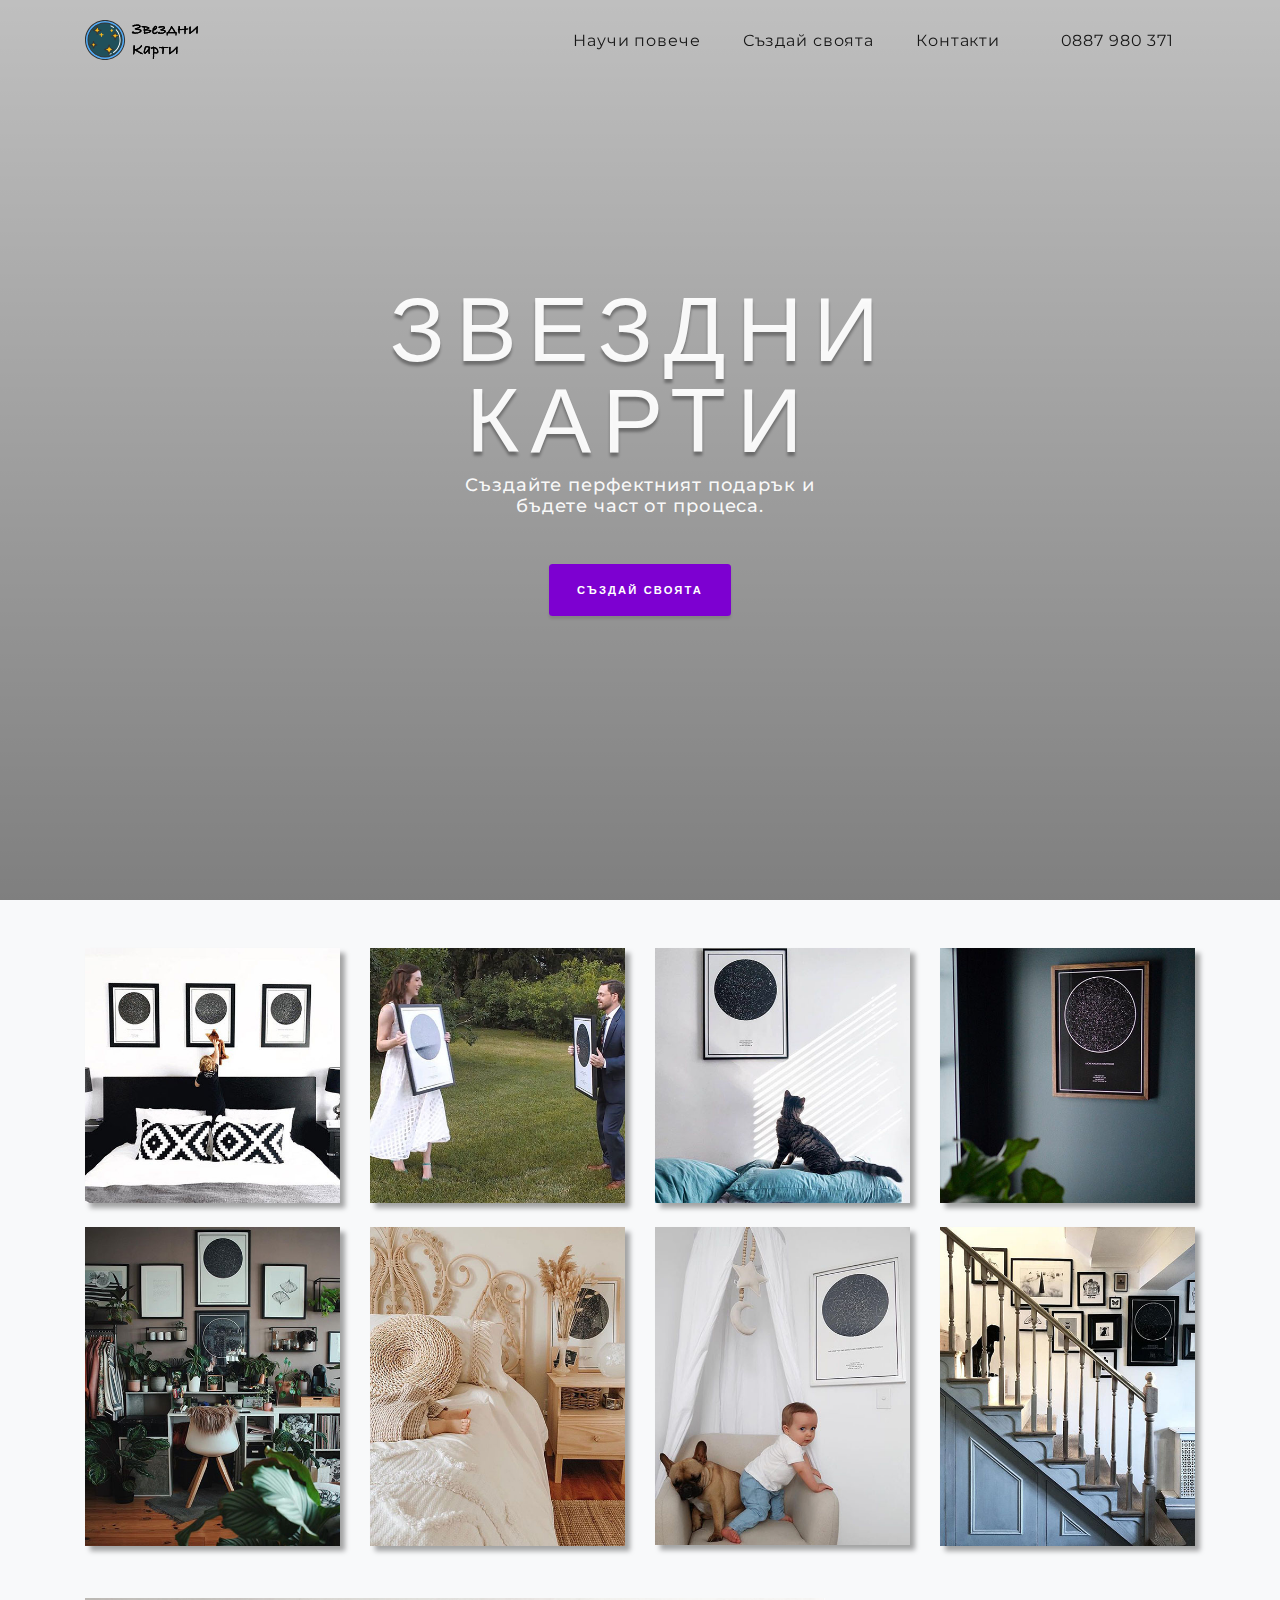
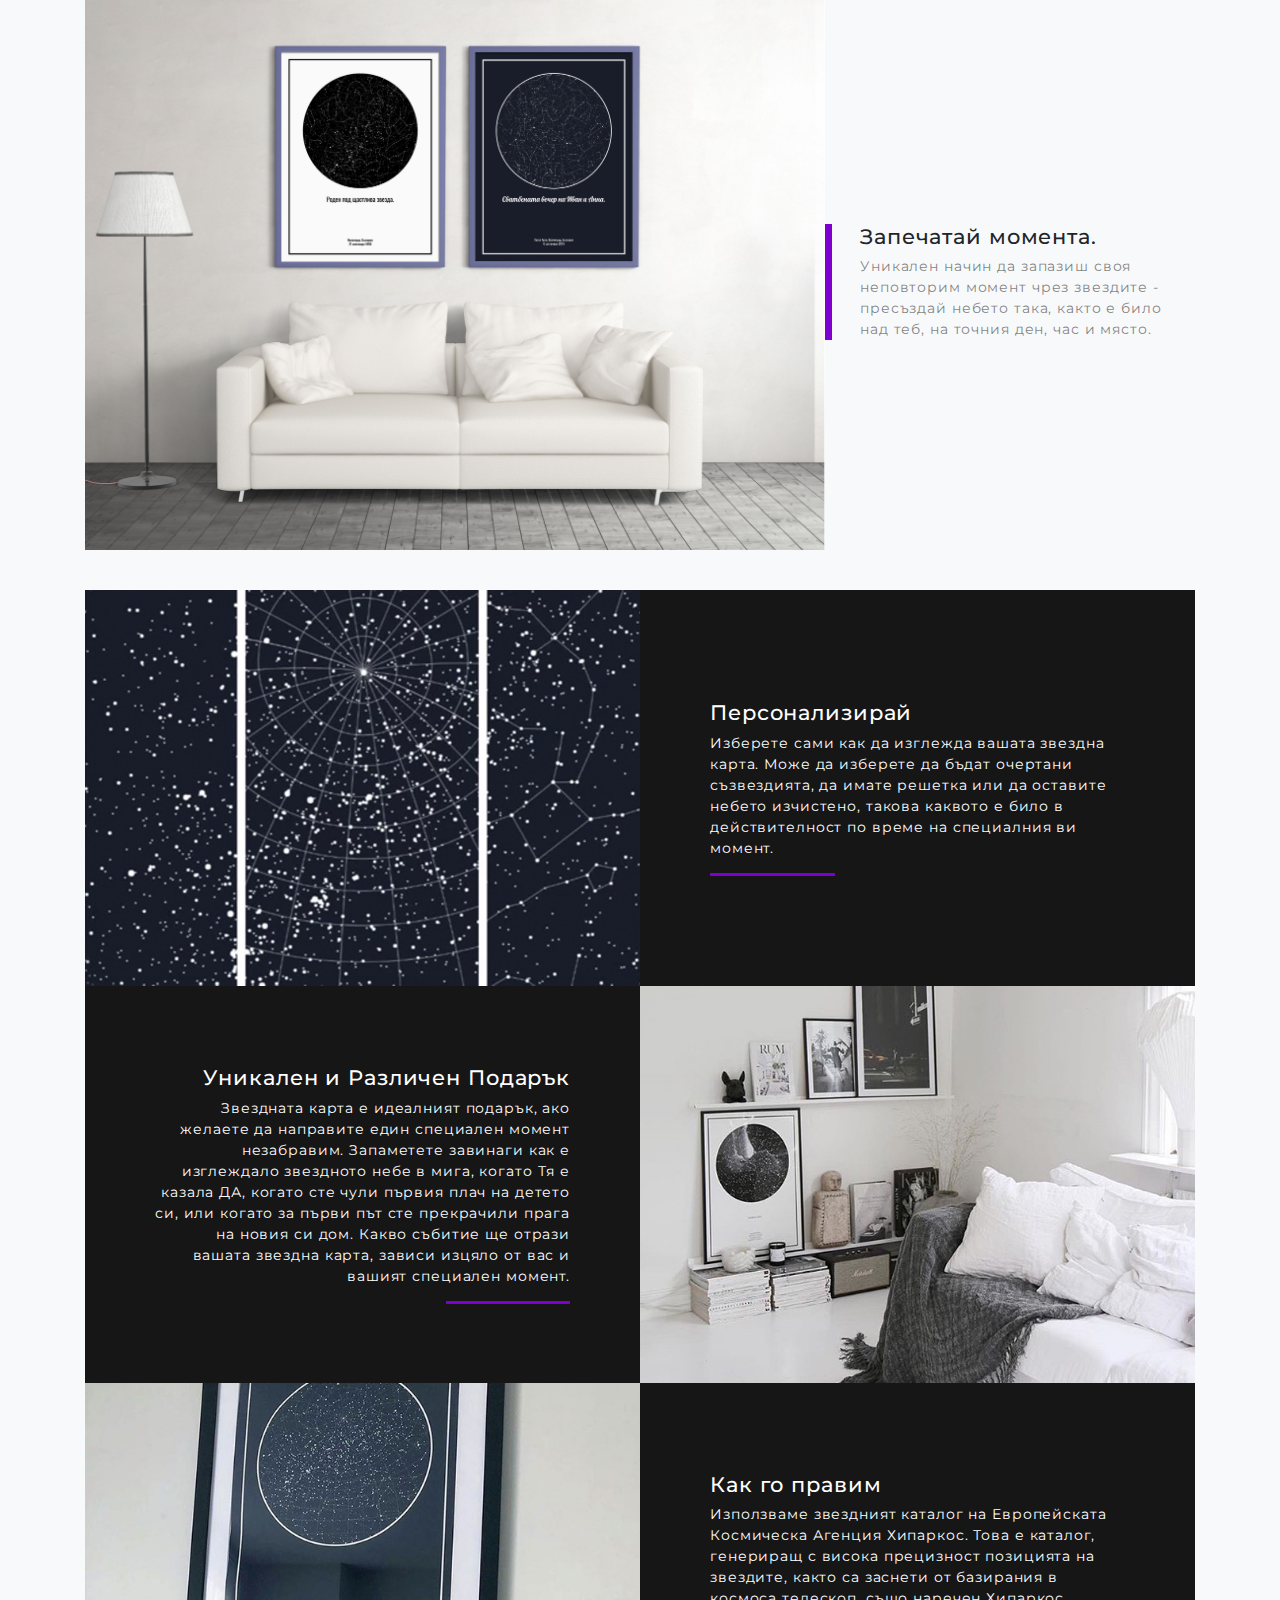
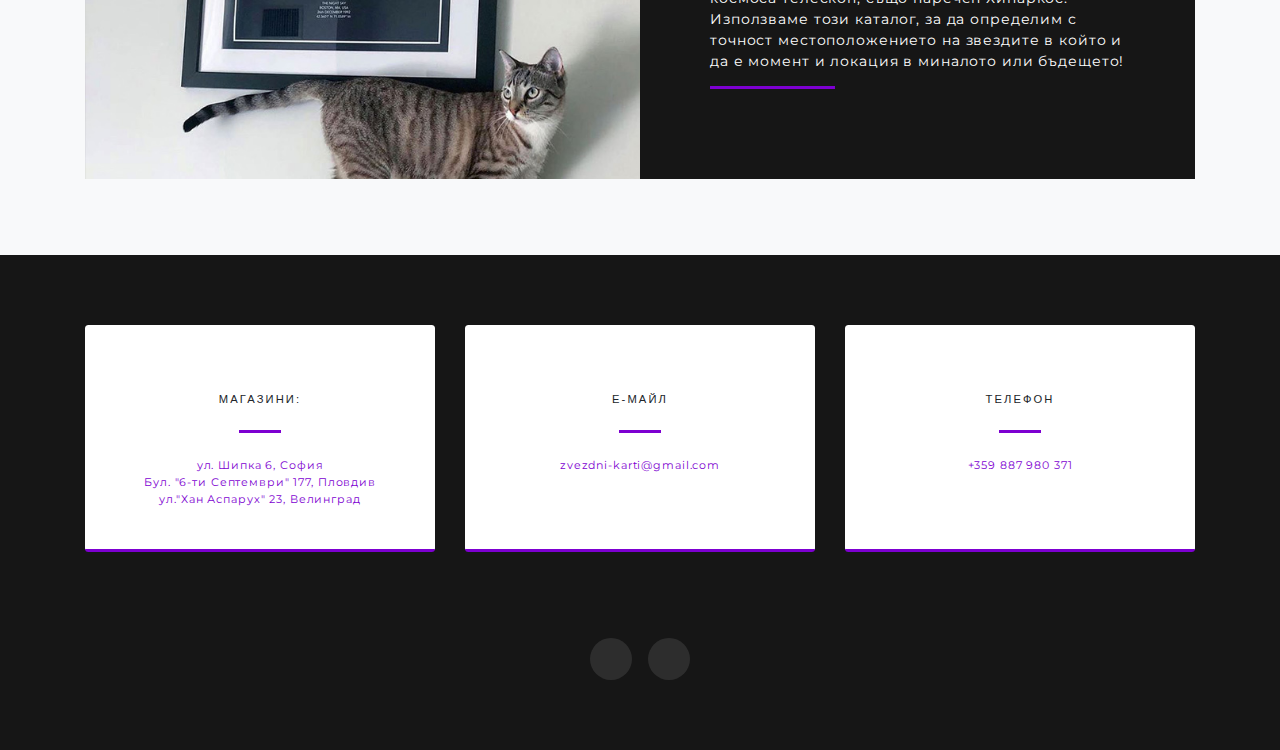
==== assets/index.html @ 641eda6d "first commit" ====
<!doctype html>
<html lang="en">

<head>
  <meta charset="utf-8">
  <meta http-equiv="X-UA-Compatible" content="IE=edge">
  <meta http-equiv="Content-Language" content="en">
  <meta http-equiv="Content-Type" content="text/html; charset=utf-8" />
  <title>Персонализирани звездни карти</title>
  <link rel="apple-touch-icon" sizes="57x57" href="/assets/favicon/apple-icon-57x57.png">
  <link rel="apple-touch-icon" sizes="60x60" href="/assets/favicon/apple-icon-60x60.png">
  <link rel="apple-touch-icon" sizes="72x72" href="/assets/favicon/apple-icon-72x72.png">
  <link rel="apple-touch-icon" sizes="76x76" href="/assets/favicon/apple-icon-76x76.png">
  <link rel="apple-touch-icon" sizes="114x114" href="/assets/favicon/apple-icon-114x114.png">
  <link rel="apple-touch-icon" sizes="120x120" href="/assets/favicon/apple-icon-120x120.png">
  <link rel="apple-touch-icon" sizes="144x144" href="/assets/favicon/apple-icon-144x144.png">
  <link rel="apple-touch-icon" sizes="152x152" href="/assets/favicon/apple-icon-152x152.png">
  <link rel="apple-touch-icon" sizes="180x180" href="/assets/favicon/apple-icon-180x180.png">
  <link rel="icon" type="image/png" sizes="192x192" href="/assets/favicon/android-icon-192x192.png">
  <link rel="icon" type="image/png" sizes="32x32" href="/assets/favicon/favicon-32x32.png">
  <link rel="icon" type="image/png" sizes="96x96" href="/assets/favicon/favicon-96x96.png">
  <link rel="icon" type="image/png" sizes="16x16" href="/assets/favicon/favicon-16x16.png">
  <link rel="manifest" href="/manifest.json">
  <meta name="msapplication-TileColor" content="#ffffff">
  <meta name="msapplication-TileImage" content="/ms-icon-144x144.png">
  <meta name="theme-color" content="#ffffff">
  <meta name="viewport"
    content="width=device-width, initial-scale=1, maximum-scale=1, user-scalable=no, shrink-to-fit=no" />
  <meta name="description" content="Уникален начин да запазиш своя неповторим момент чрез звездите - пресъздай небето така, както е било над теб, на точния ден, час и място.">

  <!-- Disable tap highlight on IE -->
  <meta name="msapplication-tap-highlight" content="no">

  <!-- Global site tag (gtag.js) - Google Analytics -->
  <script async src="https://www.googletagmanager.com/gtag/js?id=UA-152071125-1"></script>
  <script>
    window.dataLayer = window.dataLayer || [];
    function gtag() { dataLayer.push(arguments); }
    gtag('js', new Date());

    gtag('config', 'UA-152071125-1');
  </script>
  <!-- Facebook Pixel Code -->
  <!-- Facebook Pixel Code -->
  <script>
    !function (f, b, e, v, n, t, s) {
      if (f.fbq) return; n = f.fbq = function () {
        n.callMethod ?
        n.callMethod.apply(n, arguments) : n.queue.push(arguments)
      };
      if (!f._fbq) f._fbq = n; n.push = n; n.loaded = !0; n.version = '2.0';
      n.queue = []; t = b.createElement(e); t.async = !0;
      t.src = v; s = b.getElementsByTagName(e)[0];
      s.parentNode.insertBefore(t, s)
    }(window, document, 'script',
      'https://connect.facebook.net/en_US/fbevents.js');
    fbq('init', '1297040577132309');
    fbq('track', 'PageView');
  </script>
  <noscript><img height="1" width="1" style="display:none"
      src="https://www.facebook.com/tr?id=1297040577132309&ev=PageView&noscript=1" /></noscript>
  <!-- End Facebook Pixel Code -->

<link href="./main.bac0fd1dd3de7ca7a05b.css" rel="stylesheet"></head>

<body>
  
  <nav class="navbar navbar-expand-lg navbar-light fixed-top" id="mainNav">
      <div class="container">
          <a class="navbar-brand js-scroll-trigger" href="/"><img height="40" src='../assets/images/logo.svg' /></a>
          <button class="navbar-toggler navbar-toggler-right" type="button" data-toggle="collapse"
              data-target="#navbarResponsive" aria-controls="navbarResponsive" aria-expanded="false"
              aria-label="Toggle navigation">
              Меню
              <i class="fas fa-bars"></i>
          </button>
          <div class="collapse navbar-collapse" id="navbarResponsive">
              <ul class="navbar-nav ml-auto">
                  <li class="nav-item">
                      <a class="nav-link js-scroll-trigger" href="/#learn_more">Научи повече</a>
                  </li>
                  <li class="nav-item">
                      <a class="nav-link js-scroll-trigger" href="/create.html">Създай своята</a>
                  </li>
                  <li class="nav-item">
                      <a class="nav-link js-scroll-trigger" href="#contacts">Контакти</a>
                  </li>
                  <li class="nav-item">
                      <a class="nav-link js-scroll-trigger" href="tel:0887980371"><i class="fa fa-phone fa-flip-horizontal"></i> 0887 980 371</a>
                  </li>
              </ul>
          </div>
      </div>
  </nav>
  <!-- Header -->
  <header class="masthead">
    <div class="container d-flex h-100 align-items-center">
      <div class="mx-auto text-center">
        <h1 class="mx-auto my-0 text-uppercase">Звездни<br />Карти</h1>
        <h2 class="mx-auto mt-2 mb-5">Създайте перфектният подарък и бъдете част от процеса.
        </h2>
        <a href="/create.html" class="btn btn-primary js-scroll-trigger">Създай своята</a>
      </div>
    </div>
  </header>
  <section class="pt-5 bg-light">
    <div class="container">
        <div class="row row-eq-height images-from-insta">
          <div class="col-6 col-md-3 pb-4">
            <img class="img-fluid" alt="Звездна Карта" src="../assets/images/photos/1.jpg" />
          </div>
          <div class="col-6 col-md-3 pb-4">
            <img class="img-fluid" alt="Звездна Карта" src="../assets/images/photos/7.jpg" />
          </div>
          <div class="col-6 col-md-3 pb-4">
            <img class="img-fluid" alt="Звездна Карта" src="../assets/images/photos/8.jpg" />
          </div>
          <div class="col-6 col-md-3 pb-4">
            <img class="img-fluid" alt="Звездна Карта" src="../assets/images/photos/4.jpg" />
          </div>
          <div class="col-6 col-md-3 pb-4">
            <img class="img-fluid" alt="Звездна Карта" src="../assets/images/photos/5.jpg" />
          </div>
          <div class="col-6 col-md-3 pb-4">
            <img class="img-fluid" alt="Звездна Карта" src="../assets/images/photos/6.jpg" />
          </div>
          <div class="col-6 col-md-3 pb-4">
            <img class="img-fluid" alt="Звездна Карта" src="../assets/images/photos/3.jpg" />
          </div>
          <div class="col-6 col-md-3 pb-4">
            <img class="img-fluid" alt="Звездна Карта" src="../assets/images/photos/2.jpg" />
          </div>
        </div>
        </div>
  
  </section>
  <!-- Projects Section -->
  <section id="projects" class="projects-section bg-light">
    <div class="container">
  
      <!-- Featured Project Row -->
      <div class="row align-items-center no-gutters mb-4 mb-lg-5">
        <div class="col-xl-8 col-lg-7">
          <img class="img-fluid mb-3 mb-lg-0" src="../assets/images/bg-masthead.jpg" alt="">
        </div>
        <div class="col-xl-4 col-lg-5">
          <div class="featured-text text-center text-lg-left">
            <h4>Запечатай момента.</h4>
            <p class="text-black-50 mb-0">Уникален начин да запазиш своя неповторим момент чрез звездите - пресъздай
              небето така, както е било над теб, на точния ден, час и място.</p>
          </div>
        </div>
      </div>
  
      <!-- Project One Row -->
      <div id="learn_more" class="row justify-content-center no-gutters mb-lg-0">
        <div class="col-lg-6">
          <img class="img-fluid" src="../assets/images/3-way.jpg" alt="">
        </div>
        <div class="col-lg-6">
          <div class="bg-black text-center h-100 project">
            <div class="d-flex h-100">
              <div class="project-text w-100 my-auto text-center text-lg-left">
                <h4 class="text-white">Персонализирай</h4>
                <p class="mb-0">Изберете сами как да изглежда вашата звездна карта. Може да изберете да
                  бъдат очертани съзвездията, да имате решетка или да оставите небето изчистено, такова каквото е било в
                  действителност по време на специалния ви момент.</p>
                <hr class="d-none d-lg-block mb-0 ml-0">
              </div>
            </div>
          </div>
        </div>
      </div>
      <!-- Project Two Row -->
      <div class="row justify-content-center no-gutters">
        <div class="col-lg-6">
          <img class="img-fluid" src="../assets/images/in-room.jpg" alt="">
        </div>
        <div class="col-lg-6 order-lg-first">
          <div class="bg-black text-center h-100 project">
            <div class="d-flex h-100">
              <div class="project-text w-100 my-auto text-center text-lg-right">
                <h4 class="text-white">Уникален и Различен Подарък</h4>
                <p class="mb-0">Звездната карта е идеалният подарък, ако желаете да направите един специален
                  момент незабравим. Запаметете завинаги как е изглеждало звездното небе в мига, когато Тя е казала ДА,
                  когато сте чули първия плач на детето си, или когато за първи път сте прекрачили прага на новия си дом.
                  Какво събитие ще отрази вашата звездна карта, зависи изцяло от вас и вашият специален момент.</p>
                <hr class="d-none d-lg-block mb-0 mr-0">
              </div>
            </div>
          </div>
        </div>
      </div>
  
      <!-- Project Three Row -->
      <div class="row justify-content-center no-gutters mb-5 mb-lg-0">
        <div class="col-lg-6">
          <img class="img-fluid" src="../assets/images/with-cat.jpg" alt="">
        </div>
        <div class="col-lg-6">
          <div class="bg-black text-center h-100 project">
            <div class="d-flex h-100">
              <div class="project-text w-100 my-auto text-center text-lg-left">
                <h4 class="text-white">Как го правим</h4>
                <p class="mb-0">Използваме звездният каталог на Европейската Космическа Агенция Хипаркос.
                  Това е каталог, генериращ с висока прецизност позицията на звездите, както са заснети от базирания в
                  космоса телескоп, също наречен Хипаркос. Използваме този каталог, за да определим с точност
                  местоположението на звездите в който и да е момент и локация в миналото или бъдещето!</p>
                <hr class="d-none d-lg-block mb-0 ml-0">
              </div>
            </div>
          </div>
        </div>
      </div>
    </div>
  </section>
  
  <!-- Contact Section -->
  <!-- Contact Section -->
  <section id="contacts" class="contact-section bg-black">
    <div class="container">
  
      <div class="row">
  
        <div class="col-md-4 mb-3 mb-md-0">
          <div class="card py-4 h-100">
            <div class="card-body text-center">
              <i class="fas fa-map-marked-alt text-primary mb-2"></i>
              <h4 class="text-uppercase m-0">Магазини:</h4>
              <hr class="my-4">
              <div class="small text-black"><a href="">ул. Шипка 6, София</a></div>
              <div class="small text-black"><a href="">Бул. "6-ти Септември" 177, Пловдив</a></div>
              <div class="small text-black"><a href="">ул."Хан Аспарух" 23, Велинград</a></div>
            </div>
          </div>
        </div>
  
        <div class="col-md-4 mb-3 mb-md-0">
          <div class="card py-4 h-100">
            <div class="card-body text-center">
              <i class="fas fa-envelope text-primary mb-2"></i>
              <h4 class="text-uppercase m-0">Е-майл</h4>
              <hr class="my-4">
              <div class="small text-black">
                <a href="mailto:zvezdni-karti@gmail.com">zvezdni-karti@gmail.com</a>
              </div>
            </div>
          </div>
        </div>
  
        <div class="col-md-4 mb-3 mb-md-0">
          <div class="card py-4 h-100">
            <div class="card-body text-center">
              <i class="fas fa-mobile-alt text-primary mb-2"></i>
              <h4 class="text-uppercase m-0">Телефон</h4>
              <hr class="my-4">
              <div class="small text-black"><a href="tel:+359887980371">+359 887 980 371</a></div>
            </div>
          </div>
        </div>
      </div>
  
      <div class="social d-flex justify-content-center">
        <a href="#" class="mx-2">
          <i class="fab fa-twitter"></i>
        </a>
        <a href="#" class="mx-2">
          <i class="fab fa-facebook-f"></i>
        </a>
      </div>
  
    </div>
  </section>
  
<script type="text/javascript" src="./assets/scripts/main.bac0fd1dd3de7ca7a05b.js"></script></body>

</html>
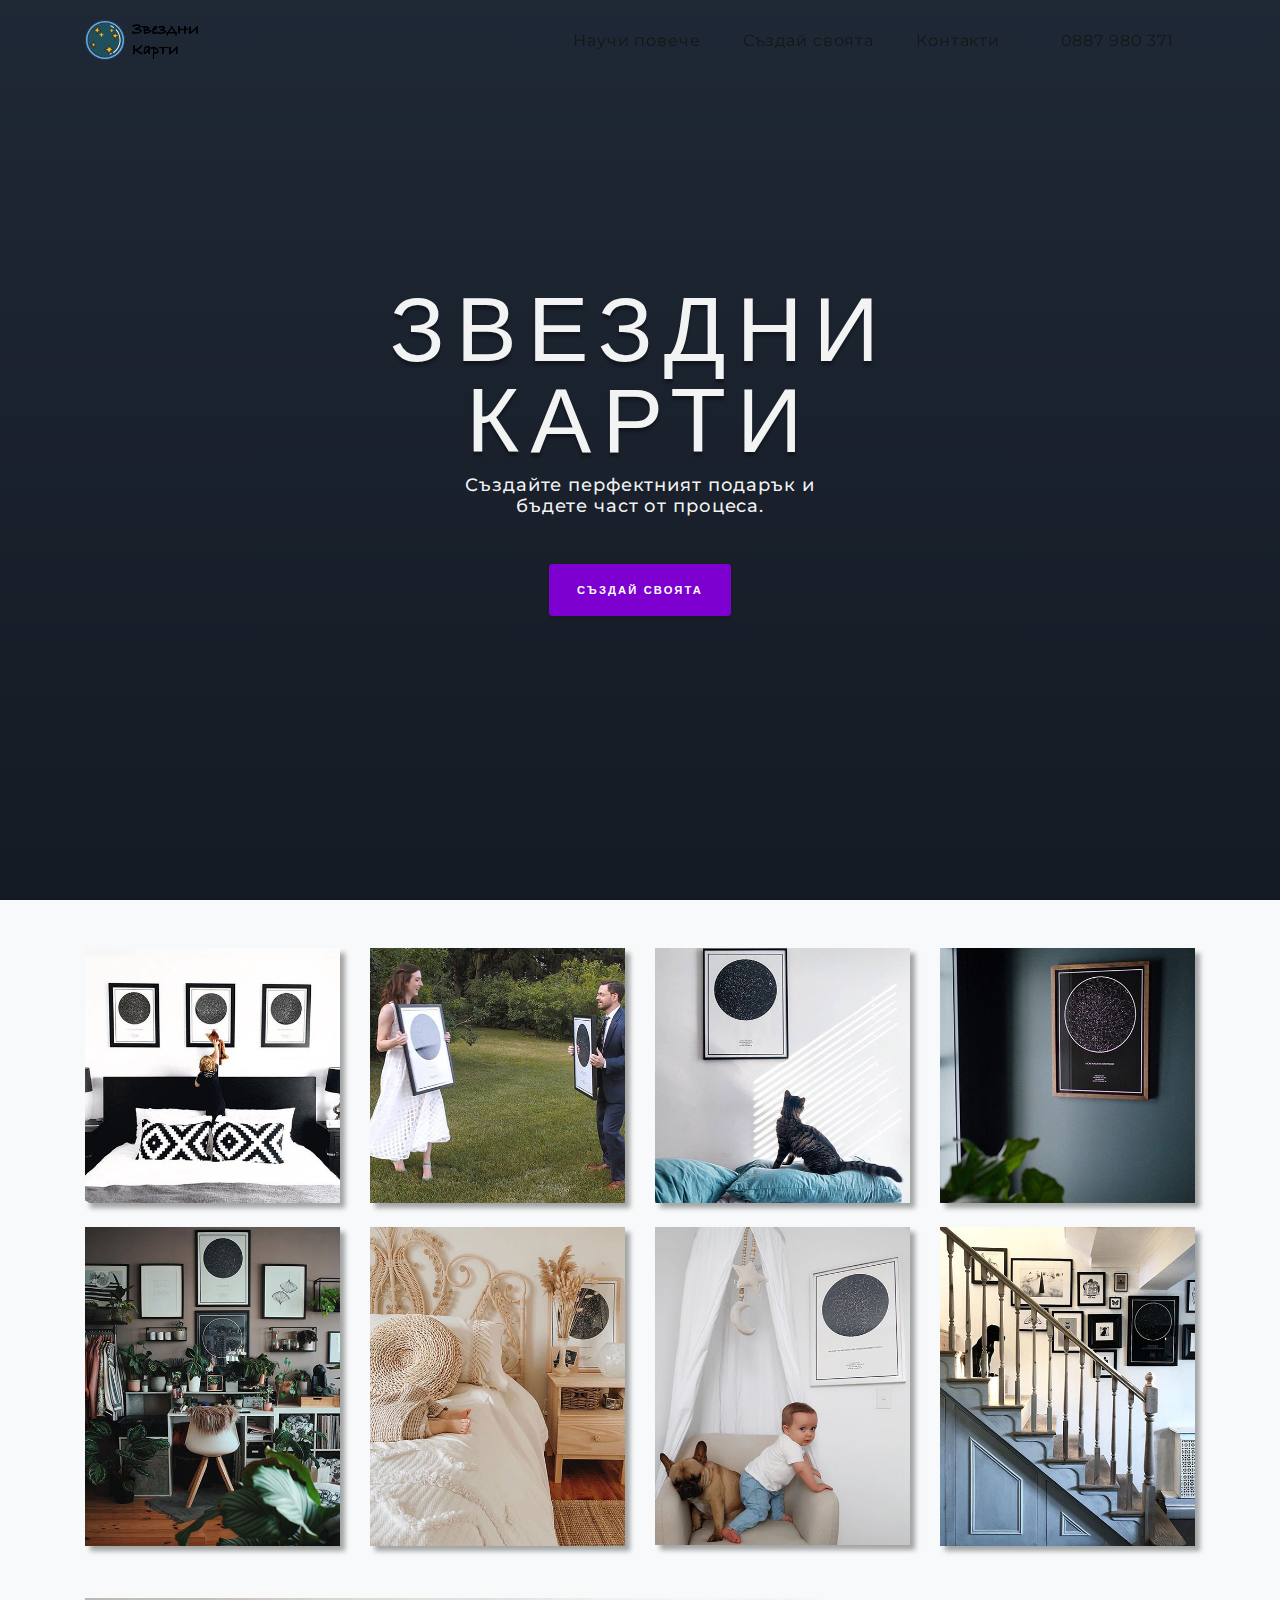
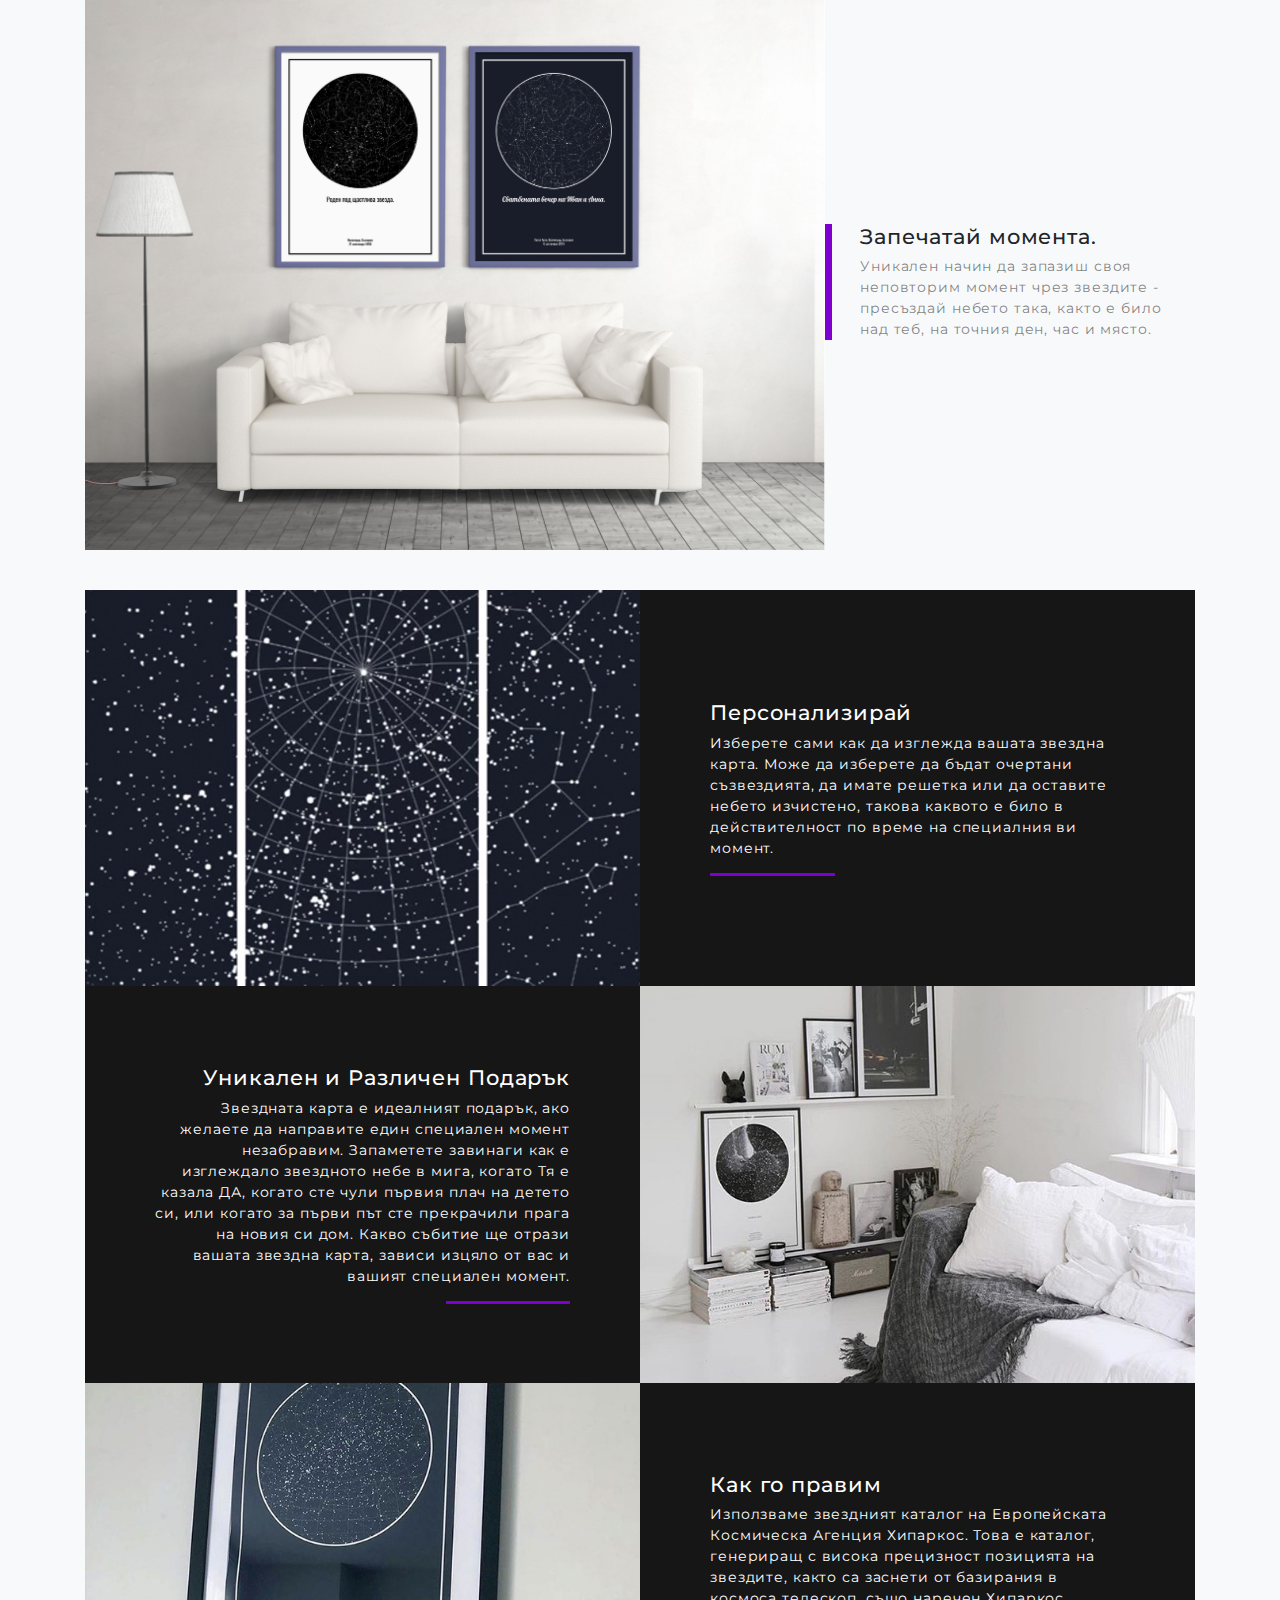
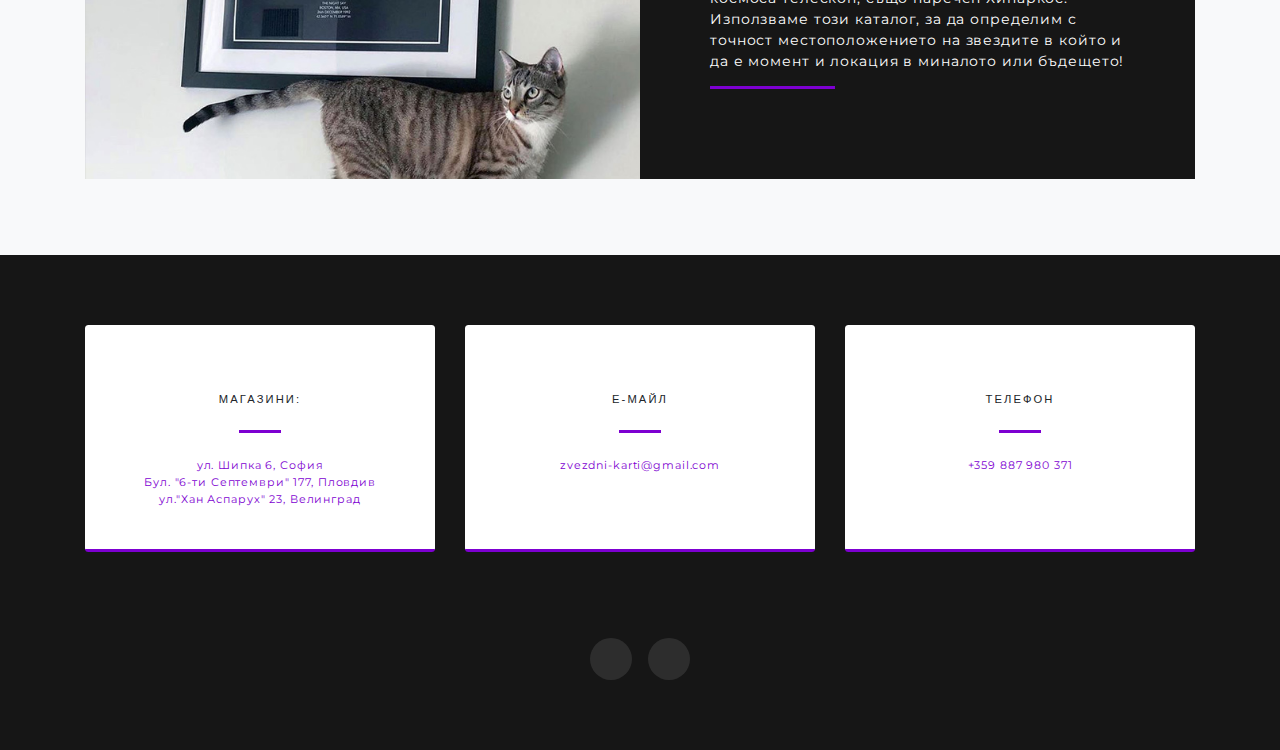
==== commit f4cc6275: "asd" ====
--- a/assets/index.html
+++ b/assets/index.html
@@ -20,7 +20,7 @@
   <link rel="icon" type="image/png" sizes="32x32" href="/assets/favicon/favicon-32x32.png">
   <link rel="icon" type="image/png" sizes="96x96" href="/assets/favicon/favicon-96x96.png">
   <link rel="icon" type="image/png" sizes="16x16" href="/assets/favicon/favicon-16x16.png">
-  <link rel="manifest" href="/manifest.json">
+  <link rel="manifest" href="manifest.json">
   <meta name="msapplication-TileColor" content="#ffffff">
   <meta name="msapplication-TileImage" content="/ms-icon-144x144.png">
   <meta name="theme-color" content="#ffffff">
@@ -61,7 +61,7 @@
       src="https://www.facebook.com/tr?id=1297040577132309&ev=PageView&noscript=1" /></noscript>
   <!-- End Facebook Pixel Code -->
 
-<link href="./main.bac0fd1dd3de7ca7a05b.css" rel="stylesheet"></head>
+<link href="main.bac0fd1dd3de7ca7a05b.css" rel="stylesheet"></head>
 
 <body>
   
@@ -80,7 +80,7 @@
                       <a class="nav-link js-scroll-trigger" href="/#learn_more">Научи повече</a>
                   </li>
                   <li class="nav-item">
-                      <a class="nav-link js-scroll-trigger" href="/create.html">Създай своята</a>
+                      <a class="nav-link js-scroll-trigger" href="create.html">Създай своята</a>
                   </li>
                   <li class="nav-item">
                       <a class="nav-link js-scroll-trigger" href="#contacts">Контакти</a>
@@ -99,7 +99,7 @@
         <h1 class="mx-auto my-0 text-uppercase">Звездни<br />Карти</h1>
         <h2 class="mx-auto mt-2 mb-5">Създайте перфектният подарък и бъдете част от процеса.
         </h2>
-        <a href="/create.html" class="btn btn-primary js-scroll-trigger">Създай своята</a>
+        <a href="create.html" class="btn btn-primary js-scroll-trigger">Създай своята</a>
       </div>
     </div>
   </header>
@@ -272,6 +272,6 @@
     </div>
   </section>
   
-<script type="text/javascript" src="./assets/scripts/main.bac0fd1dd3de7ca7a05b.js"></script></body>
+<script type="text/javascript" src="scripts/main.bac0fd1dd3de7ca7a05b.js"></script></body>
 
 </html>--- a/assets/main.bac0fd1dd3de7ca7a05b.css
+++ b/assets/main.bac0fd1dd3de7ca7a05b.css
@@ -60,7 +60,7 @@
   line-height: 1.5;
   color: #212529;
   text-align: left;
-  background-color: #fff;
+  background-color: rgb(41, 53, 71);
 }
 
 [tabindex="-1"]:focus {
@@ -8156,6 +8156,8 @@
 
 .p-4 {
   padding: 1.5rem !important;
+  border: 15px solid rgb(236, 240, 242);
+  border-radius: 5px
 }
 
 .pt-4,
